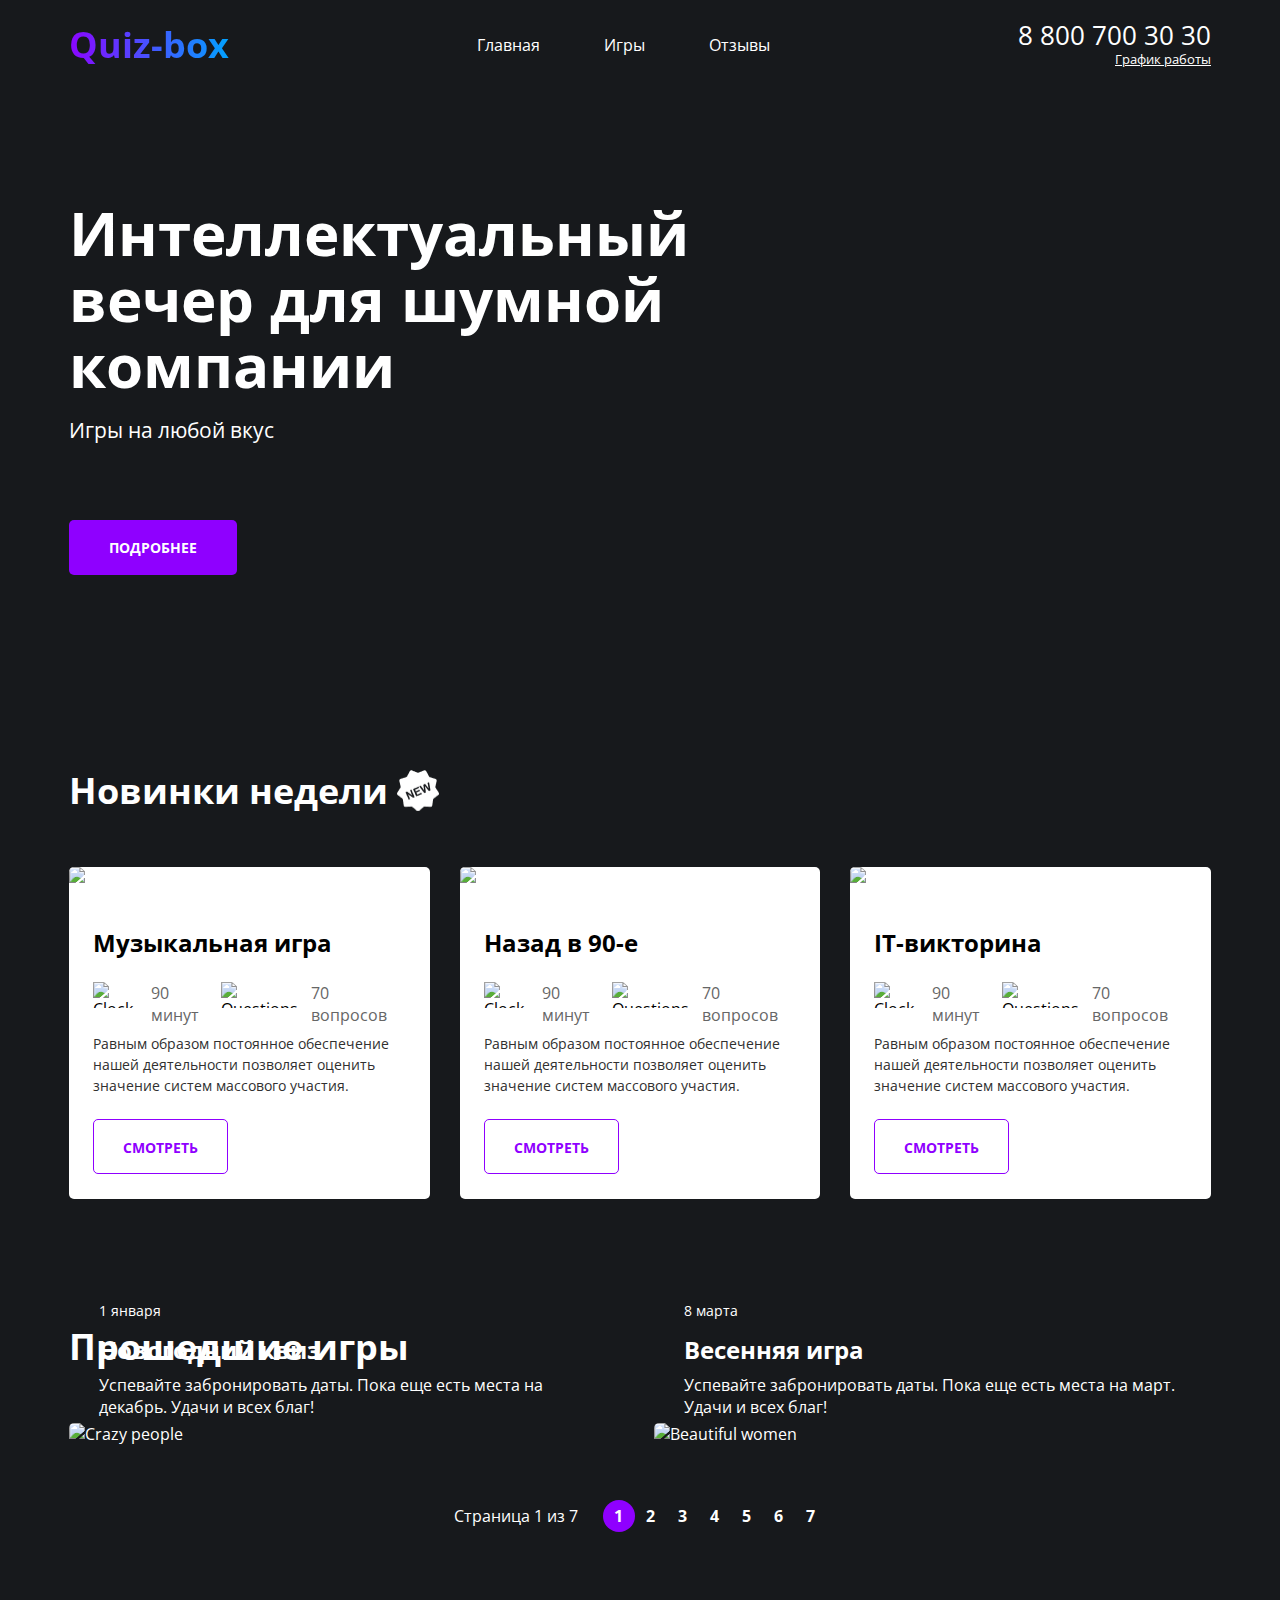
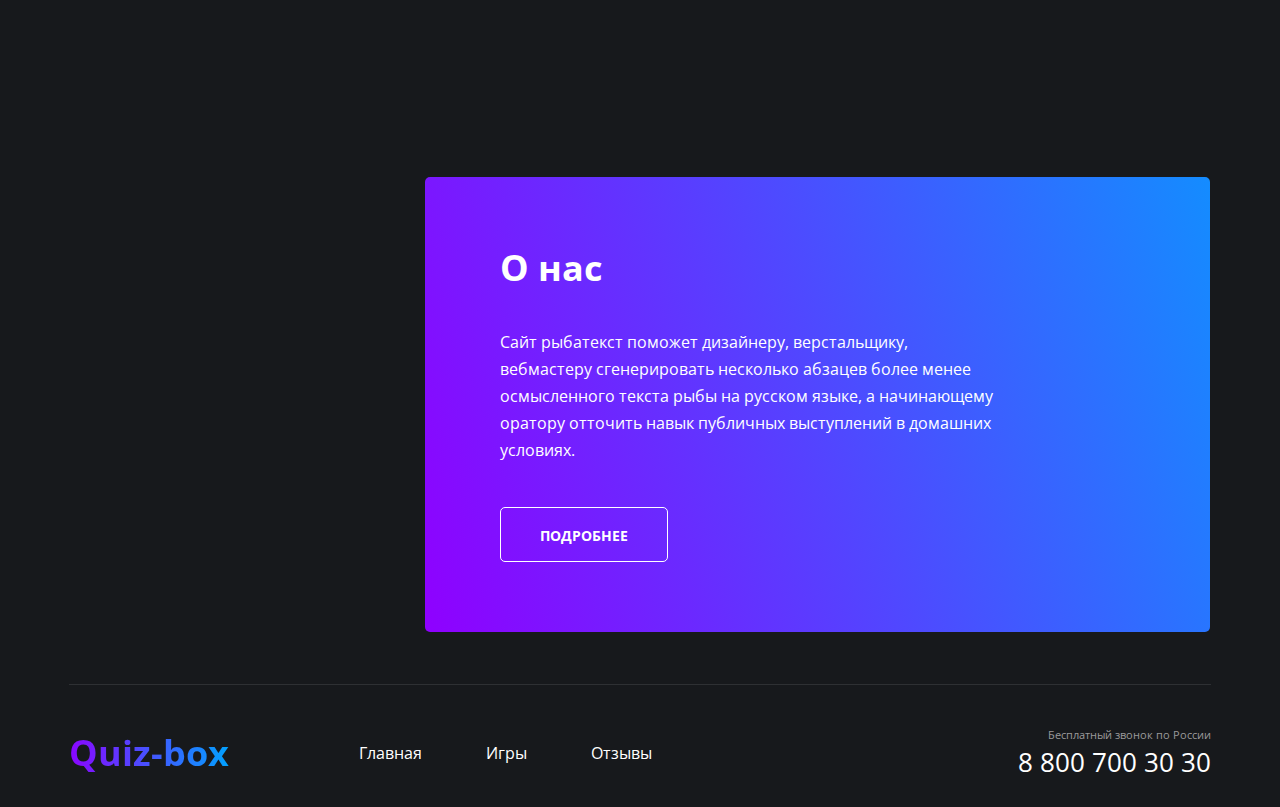
==== home.html @ 3bff4557 "Add files via upload" ====
<!DOCTYPE html>
<html lang="ru">
<head>
    <meta charset="UTF-8">
    <meta http-equiv="X-UA-Compatible" content="IE=edge">
    <meta name="viewport" content="width=device-width, initial-scale=1.0">
    <title>Quiz-box | Main Page</title>
    <link rel="preconnect" href="https://fonts.googleapis.com">
    <link rel="preconnect" href="https://fonts.gstatic.com" crossorigin>
    <link href="https://fonts.googleapis.com/css2?family=Open+Sans:wght@400;700&display=swap" rel="stylesheet">
    <link rel="stylesheet" href="./css/main.css">
</head>
<body>
    <div class="wrapper wrapper--main">
        <div class="wrapper__content">
            <main class="main-content">
                <section class="hello">
                    <div class="container hello__container">
                        <header class="header">
                            <a href="#" class="logo">
                                <div class="logo__text">Quiz-box</div>
                            </a>
                            <nav class="menu">
                                <ul class="menu__list">
                                    <li class="menu__item menu__item--active">
                                        <a href="/Quiz-box/home.html" class="menu__link">Главная</a>
                                    </li>
                                    <li class="menu__item">
                                        <a href="/Quiz-box/services.html" class="menu__link">Игры</a>
                                    </li>
                                    <li class="menu__item">
                                        <a href="/Quiz-box/reviews.html" class="menu__link">Отзывы</a>
                                    </li>
                                </ul>
                            </nav>
                            <address class="contacts">
                                <a href="tel:+78007003030" class="contacts__phone">8 800 700 30 30</a>
                                <div class="contacts__workhours">График работы</div>
                            </address>
                        </header>
                        <div class="hello__content">
                            <h1 class="title hello--title">Интеллектуальный вечер для шумной компании</h1>
                            <p class="hello__text">Игры на любой вкус</p>
                            <a href="#" class="button">Подробнее</a>
                        </div>
                    </div>
                </section>
                <section class="offers">
                    <div class="container offers__container">
                        <h2 class="title title--new">Новинки недели</h2>
                        <ul class="offers__list">
                            <li class="offers__item">
                                <img src="/Quiz-box/img/music-quiz.jpg" alt="music game" class="offers__img">
                                <div class="offers__content">
                                    <h3 class="subtitle subtitle--dark">Музыкальная игра</h3>
                                    <ul class="offers__options">
                                        <li class="offers__option">
                                            <img src="/Quiz-box/img/clock.png" alt="Clock" class="offers__option-img">
                                            <div class="offers__option-text">90 минут</div>
                                        </li>
                                        <li class="offers__option">
                                            <img src="/Quiz-box/img/qa.png" alt="Questions" class="offers__option-img">
                                            <div class="offers__option-text">70 вопросов</div>
                                        </li>
                                    </ul>
                                    <p class="offers__text">
                                        Равным образом постоянное обеспечение нашей деятельности позволяет оценить значение систем массового участия.
                                    </p>
                                    <a href="#" class="button button--light">Смотреть</a>
                                </div>
                            </li>
                            <li class="offers__item">
                                <img src="/Quiz-box/img/90s.jpg" alt="Back in the 90s" class="offers__img">
                                <div class="offers__content">
                                    <h3 class="subtitle subtitle--dark">Назад в 90-е</h3>
                                    <ul class="offers__options">
                                        <li class="offers__option">
                                            <img src="/Quiz-box/img/clock.png" alt="Clock" class="offers__option-img">
                                            <div class="offers__option-text">90 минут</div>
                                        </li>
                                        <li class="offers__option">
                                            <img src="/Quiz-box/img/qa.png" alt="Questions" class="offers__option-img">
                                            <div class="offers__option-text">70 вопросов</div>
                                        </li>
                                    </ul>
                                    <p class="offers__text">
                                        Равным образом постоянное обеспечение нашей деятельности позволяет оценить значение систем массового участия.
                                    </p>
                                    <a href="#" class="button button--light">Смотреть</a>
                                </div>
                            </li>
                            <li class="offers__item">
                                <img src="/Quiz-box/img/IT_quiz.jpg" alt="IT quiz" class="offers__img">
                                <div class="offers__content">
                                    <h3 class="subtitle subtitle--dark">IT-викторина</h3>
                                    <ul class="offers__options">
                                        <li class="offers__option">
                                            <img src="/Quiz-box/img/clock.png" alt="Clock" class="offers__option-img">
                                            <div class="offers__option-text">90 минут</div>
                                        </li>
                                        <li class="offers__option">
                                            <img src="/Quiz-box/img/qa.png" alt="Questions" class="offers__option-img">
                                            <div class="offers__option-text">70 вопросов</div>
                                        </li>
                                    </ul>
                                    <p class="offers__text">
                                        Равным образом постоянное обеспечение нашей деятельности позволяет оценить значение систем массового участия.
                                    </p>
                                    <a href="#" class="button button--light">Смотреть</a>
                                </div>
                            </li>
                        </ul>
                    </div>
                </section>
                <section class="passed">
                    <div class="container passed__container">
                        <h2 class="title">Прошедшие игры</h2>
                        <ul class="passed__list">
                            <li class="passed__item">
                                <img src="/Quiz-box/img/сrazy_people.jpg" alt="Crazy people" class="passed__img">
                                <div class="passed__content">
                                    <date class="passed__date">1 января</date>
                                    <h3 class="subtitle subtitle--light">Новогодний квиз</h3>
                                    <p class="passed__text">
                                        Успевайте забронировать даты. Пока еще есть места на декабрь. Удачи и всех благ!
                                    </p>
                                </div>
                            </li>
                            <li class="passed__item">
                                <img src="/Quiz-box/img/beautiful_women.jpg" alt="Beautiful women" class="passed__img">
                                <div class="passed__content">
                                    <date class="passed__date">8 марта</date>
                                    <h3 class="subtitle subtitle--light">Весенняя игра</h3>
                                    <p class="passed__text">
                                        Успевайте забронировать даты. Пока еще есть места на март. Удачи и всех благ!
                                    </p>
                                </div>
                            </li>
                        </ul>
                        <div class="pagination">
                            <div class="pagination__text">Страница 1 из 7</div>
                            <ul class="pagination__list">
                                <li class="pagination__item pagination__item--active"> <span class="pagination__numb">1</span> </li>
                                <li class="pagination__item"> <span class="pagination__numb">2</span> </li>
                                <li class="pagination__item"> <span class="pagination__numb">3</span> </li>
                                <li class="pagination__item"> <span class="pagination__numb">4</span> </li>
                                <li class="pagination__item"> <span class="pagination__numb">5</span> </li>
                                <li class="pagination__item"> <span class="pagination__numb">6</span> </li>
                                <li class="pagination__item"> <span class="pagination__numb">7</span> </li>
                            </ul>
                        </div>
                    </div>
                </section>
                <section class="about">
                    <div class="container about__container">
                        <div class="about__content">
                            <div class="about__desk">
                                <h3 class="title about__title">О нас</h3>
                                <div class="about__desk-text">
                                    <p>Сайт рыбатекст поможет дизайнеру, верстальщику, вебмастеру сгенерировать несколько абзацев более менее осмысленного текста рыбы на русском языке, а начинающему оратору отточить навык публичных выступлений в домашних условиях.</p>
                                </div>
                                <a href="#" class="button transparent--button">Подробнее</a>
                            </div>
                        </div> 
                    </div>
                </section>
            </main>
            <footer class="footer">
                <div class="container footer__container">
                    <div class="footer__content">
                        <div class="footer__col">
                            <a href="#" class="logo">
                                <div class="logo__text">Quiz-box</div>
                            </a>
                            <nav class="menu menu__footer">
                                <ul class="menu__list">
                                    <li class="menu__item menu__item--active">
                                        <a href="/Quiz-box/home.html" class="menu__link">Главная</a>
                                    </li>
                                    <li class="menu__item">
                                        <a href="/Quiz-box/services.html" class="menu__link">Игры</a>
                                    </li>
                                    <li class="menu__item">
                                        <a href="/Quiz-box/reviews.html" class="menu__link">Отзывы</a>
                                    </li>
                                </ul>
                            </nav>
                        </div>
                        <div class="footer__col footer__col--align--right">
                            <ul class="socials">
                                <li class="socials__item socials__item--tg">
                                    <a href="#" class="socials__link" target="_blank"></a>
                                </li>
                                <li class="socials__item socials__item--vk">
                                    <a href="#" class="socials__link" target="_blank"></a>
                                </li>
                                <li class="socials__item socials__item--fb">
                                    <a href="#" class="socials__link" target="_blank"></a>
                                </li>
                                <li class="socials__item socials__item--inst">
                                    <a href="#" class="socials__link" target="_blank"></a>
                                </li>
                            </ul>
                            <address class="contacts">
                                <div class="contacts__call">Бесплатный звонок по России</div>
                                <a href="tel:+78007003030" class="contacts__phone">8 800 700 30 30</a>
                            </address>
                        </div>
                    </div>    
                </div>
            </footer>
        </div>
    </div>
</body>
</html>
---- css/main.css ----
@import url(./blocks/base.css);
@import url(./blocks/header.css);
@import url(./blocks/hello.css);
@import url(./blocks/offers.css);
@import url(./blocks/passed.css);
@import url(./blocks/about.css);
@import url(./blocks/footer.css);
@import url(./blocks/top-line.css);
@import url(./blocks/page-content.css);
@import url(./blocks/partners.css);
@import url(./blocks/reviews.css);
@import url(./blocks/separator.css);
@import url(./blocks/inner-section.css);
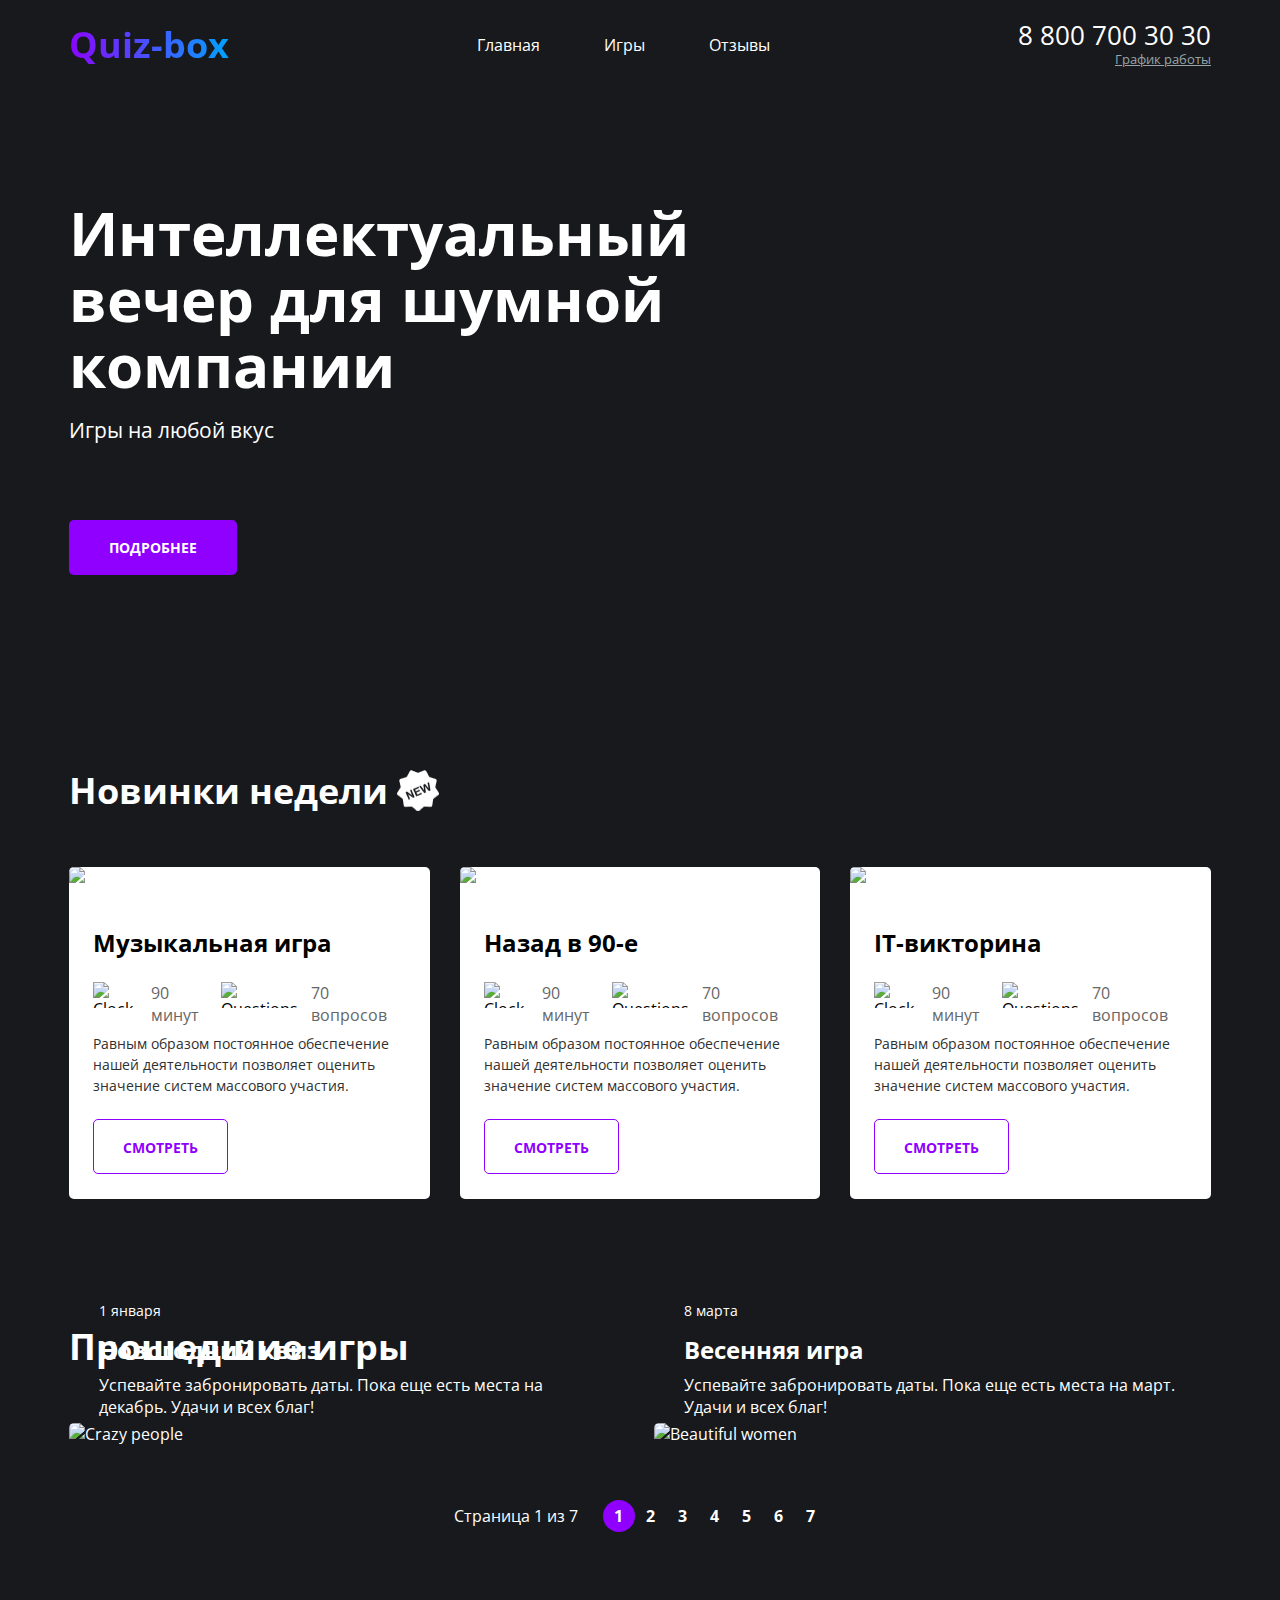
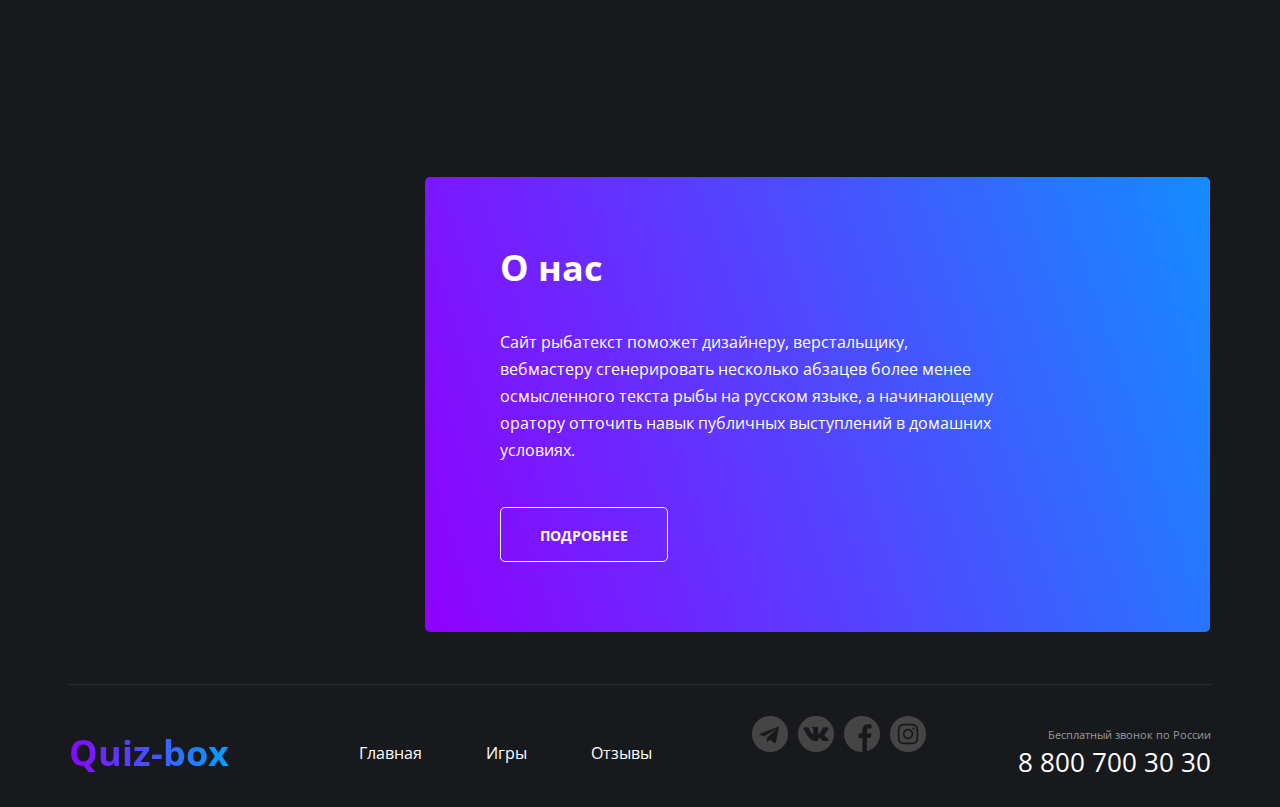
==== commit f89ec5d0: "Add files via upload" ====
--- a/home.html
+++ b/home.html
@@ -17,7 +17,7 @@
                 <section class="hello">
                     <div class="container hello__container">
                         <header class="header">
-                            <a href="#" class="logo">
+                            <a href="/Quiz-box/home.html" class="logo">
                                 <div class="logo__text">Quiz-box</div>
                             </a>
                             <nav class="menu">
@@ -169,7 +169,7 @@
                 <div class="container footer__container">
                     <div class="footer__content">
                         <div class="footer__col">
-                            <a href="#" class="logo">
+                            <a href="/Quiz-box/home.html" class="logo">
                                 <div class="logo__text">Quiz-box</div>
                             </a>
                             <nav class="menu menu__footer">
--- a/css/main.css
+++ b/css/main.css
@@ -10,4 +10,6 @@
 @import url(./blocks/partners.css);
 @import url(./blocks/reviews.css);
 @import url(./blocks/separator.css);
-@import url(./blocks/inner-section.css);+@import url(./blocks/inner-section.css);
+@import url(./blocks/welcome.css);
+@import url(./blocks/socials.css);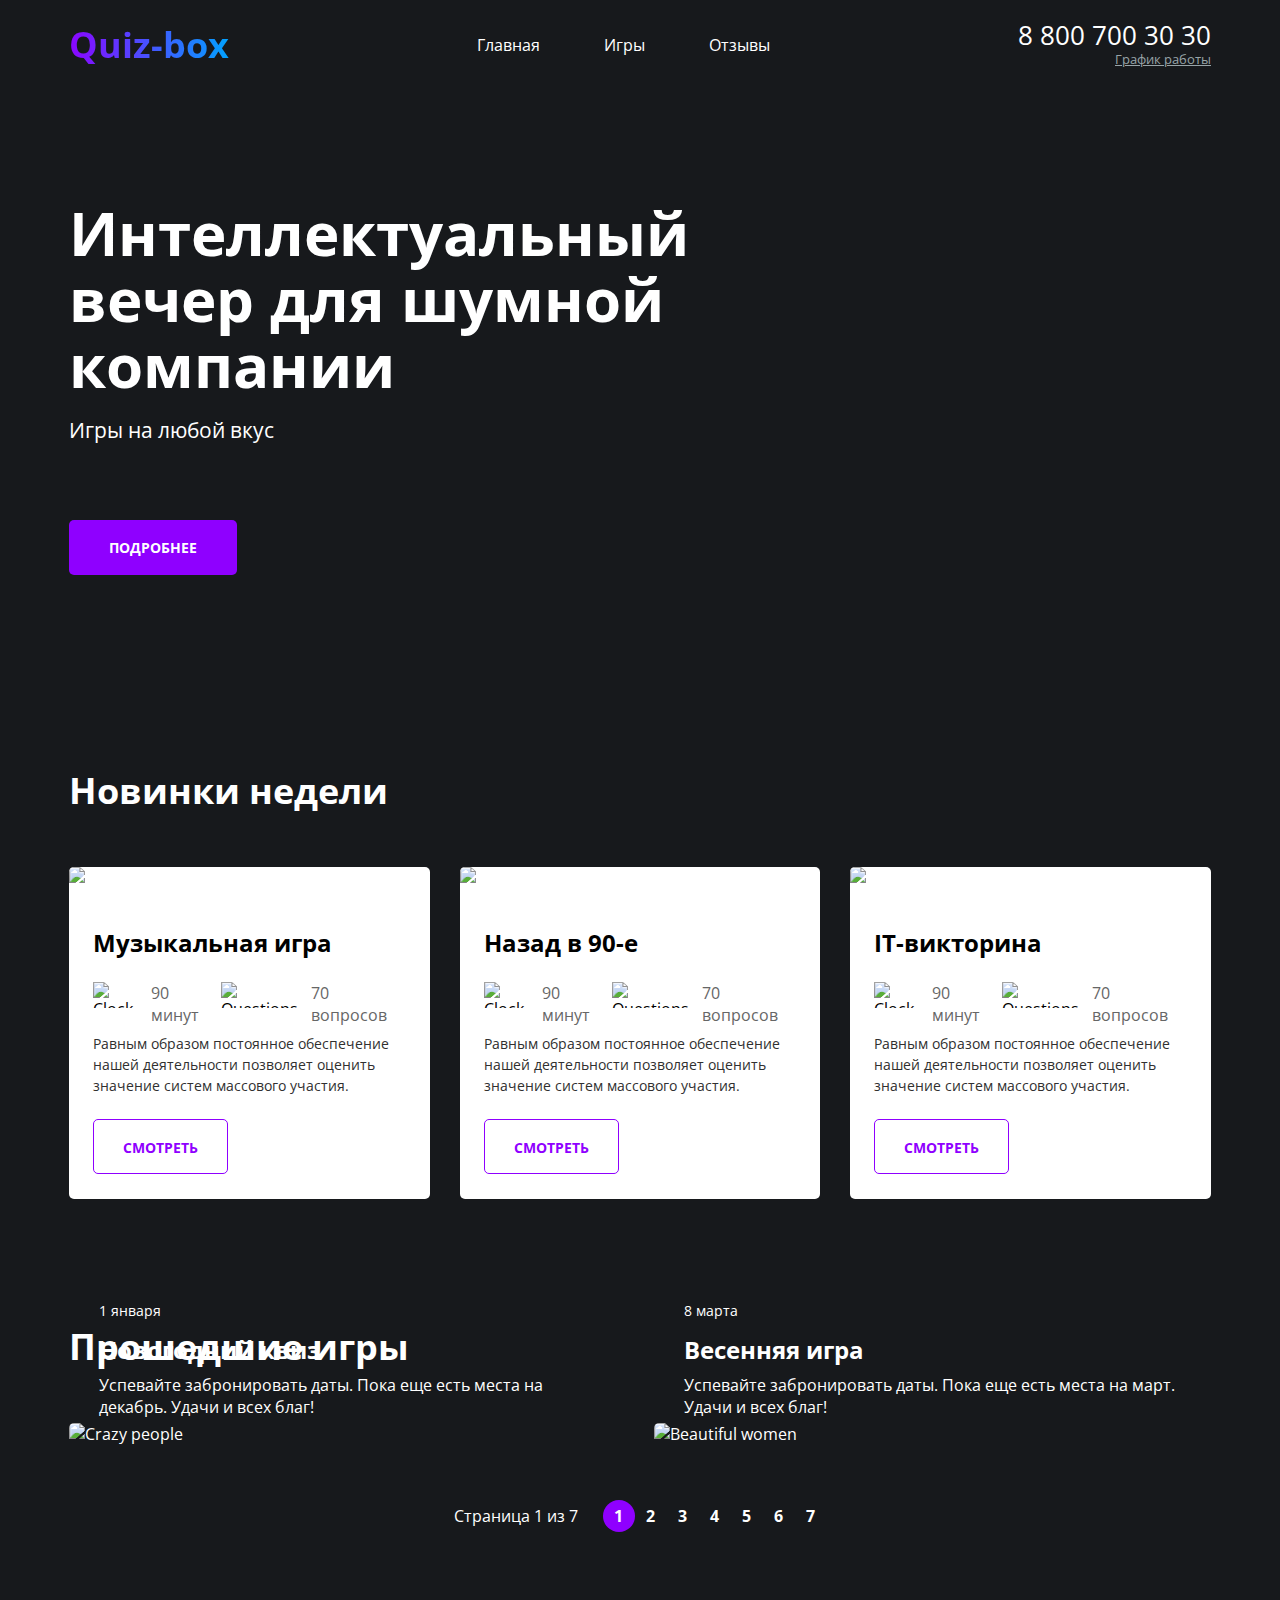
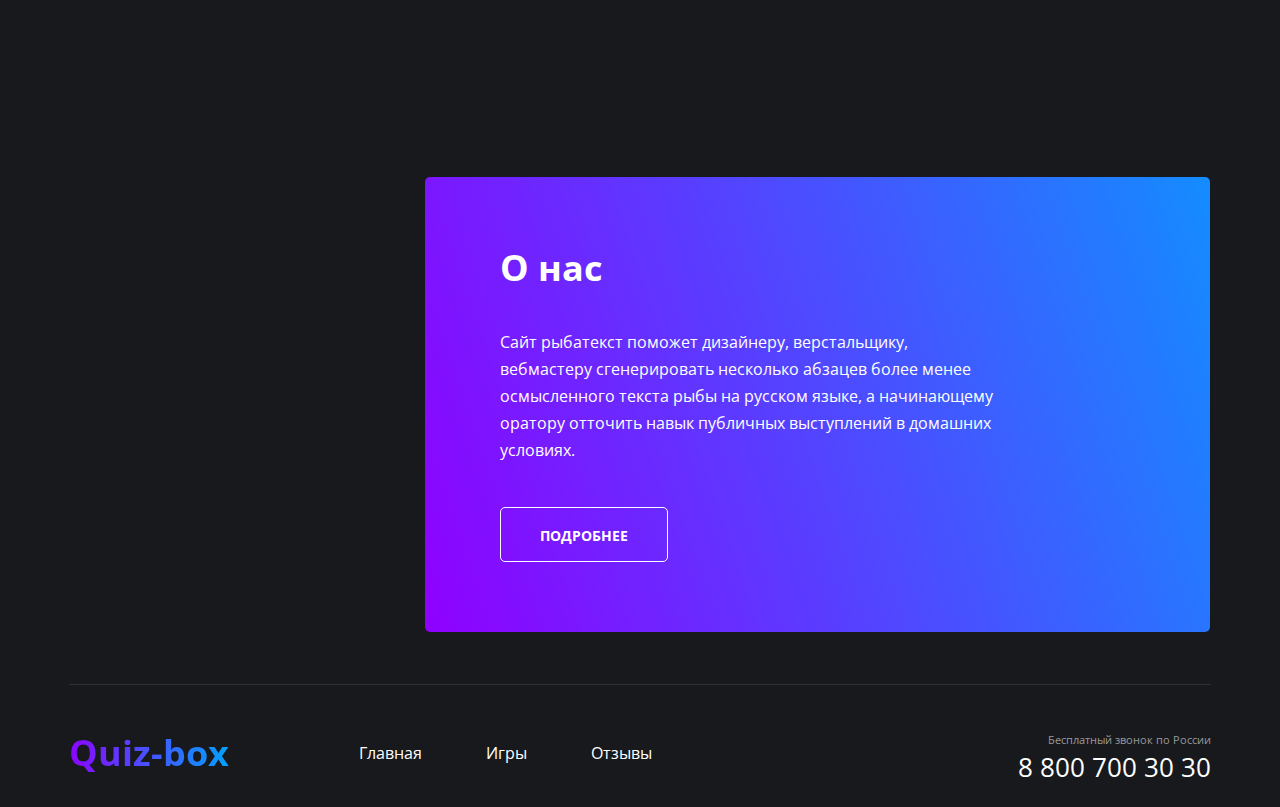
==== commit 6f16771f: "Add files via upload" ====
--- a/home.html
+++ b/home.html
@@ -35,7 +35,15 @@
                             </nav>
                             <address class="contacts">
                                 <a href="tel:+78007003030" class="contacts__phone">8 800 700 30 30</a>
-                                <div class="contacts__workhours">График работы</div>
+                                <div class="contacts__schedule">
+                                <div class="contacts__schedule-text">График работы</div>
+                                <div class="dropdown">
+                                    <ul class="dropdown__list">
+                                        <li class="dropdown__item">пн-вс: 09:00 - 20:00</li>
+                                        <li class="dropdown__item">Обед: 14:00-14:30</li>
+                                    </ul>
+                                </div>
+                                </div>
                             </address>
                         </header>
                         <div class="hello__content">
